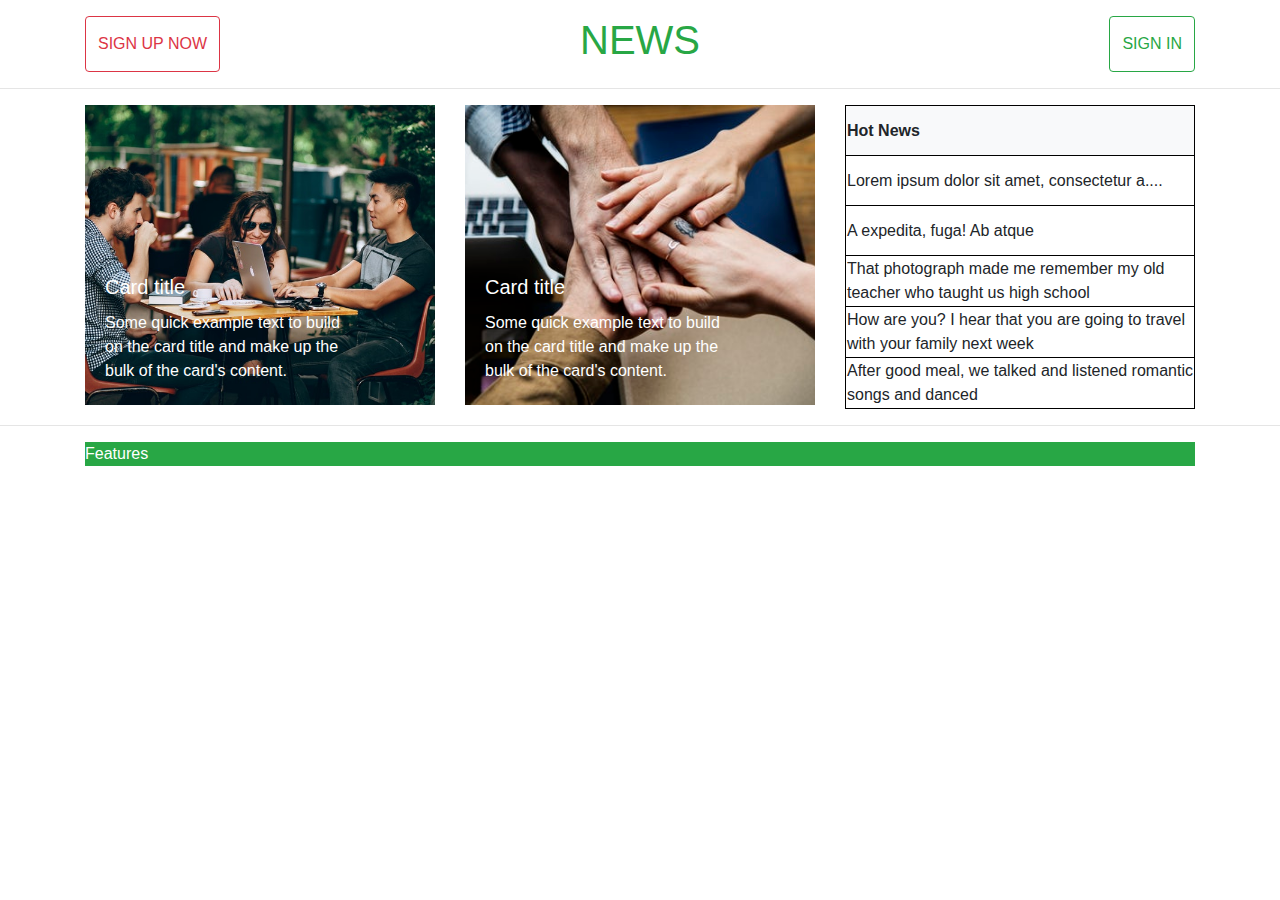
==== html/News/index.html @ 0a36935d "news" ====
<!doctype html>
<html>
  <head>
    <meta name="viewport" content="width=device-width, initial-scale=1, shrink-to-fit=no">

    <link rel="stylesheet" href="https://stackpath.bootstrapcdn.com/bootstrap/4.3.1/css/bootstrap.min.css" integrity="sha384-ggOyR0iXCbMQv3Xipma34MD+dH/1fQ784/j6cY/iJTQUOhcWr7x9JvoRxT2MZw1T" crossorigin="anonymous">
    <link rel="stylesheet" href="https://use.fontawesome.com/releases/v5.8.2/css/all.css" integrity="sha384-oS3vJWv+0UjzBfQzYUhtDYW+Pj2yciDJxpsK1OYPAYjqT085Qq/1cq5FLXAZQ7Ay" crossorigin="anonymous">
    <link rel="stylesheet" href="./style.css">
  </head>
  <body>
      <div class="container">
          <div class="row">
              <div class="col-4 d-flex justify-content-start mt-3">
                  <input type="button" class="btn btn-outline-danger" value="SIGN UP NOW">
              </div>
              <div class="col-4">
                  <h1 class="text-success d-flex justify-content-center text-uppercase mt-3">News</h1>
              </div>
              <div class="col-4 d-flex  justify-content-end mt-3">
                  <i class="fas fa-search fa-2x mt-3 mr-2"></i>
                  <input type="button" class="btn btn-outline-success" value="SIGN IN">
              </div>
          </div>
      </div>
      <hr>
      <div class="container">
          <div class="row mt-3">
              <div class="col-4">
                  <div id="hinh1">
                        <div class="text-white" style="width: 18rem;">
                            <div class="card-body" style="padding-top:170px;">
                                <h5 class="card-title">Card title</h5>
                                <p class="card-text">Some quick example text to build on the card title and make up the bulk of the card's content.</p>
                            </div>
                        </div>
                  </div>
              </div>
              <div class="col-4">
                  <div id="hinh2">
                        <div class="text-white" style="width: 18rem;">
                            <div class="card-body" style="padding-top:170px;">
                                <h5 class="card-title">Card title</h5>
                                <p class="card-text">Some quick example text to build on the card title and make up the bulk of the card's content.</p>
                            </div>
                        </div>
                  </div>
              </div>
              <div class="col-4">
                  <div>
                        <table>
                                <tr>
                                    <th class="text-capitalize bg-light">hot news</th>
                                </tr>
                                <tr>
                                    <td>Lorem ipsum dolor sit amet, consectetur a....</td>
                                </tr>
                                <tr>
                                    <td>A expedita, fuga! Ab atque</td>
                                </tr>
                                <tr>
                                    <td>That photograph made me remember my old teacher who taught us high school</td>
                                </tr>
                                <tr>
                                    <td>How are you? I hear that you are going to travel with your family next week</td>
                                </tr>
                                <tr>
                                    <td>After good meal, we talked and listened romantic songs and danced</td>
                                </tr>
                            </table>
                  </div>
 
              </div>
          </div>
      </div>
      <hr>
      <div class="container">
          <div class="row">
              <div class="col-12">
                  <p class="bg-success text-white">Features</p>
              </div>
          </div>
      </div>
      <div class="container">
          <div class="row">
              <div class="col-4"></div>
              <div class="col-4"></div>
              <div class="col-4"></div>
          </div>
      </div>


 
  </body>
</html>
---- html/News/style.css ----
#hinh1 {
    background-image: url(./1.jpg);
    background-position: center;
    background-size: cover;
    height: 300px;
    width: 100%;

}
#hinh2 {
    background-image: url(./2.jpg);
    background-position: center;
    background-size: cover;
    height: 300px;
    width: 100%;
    
}
table, th, td {
    border: 1px solid black;
    height: 50px;
}
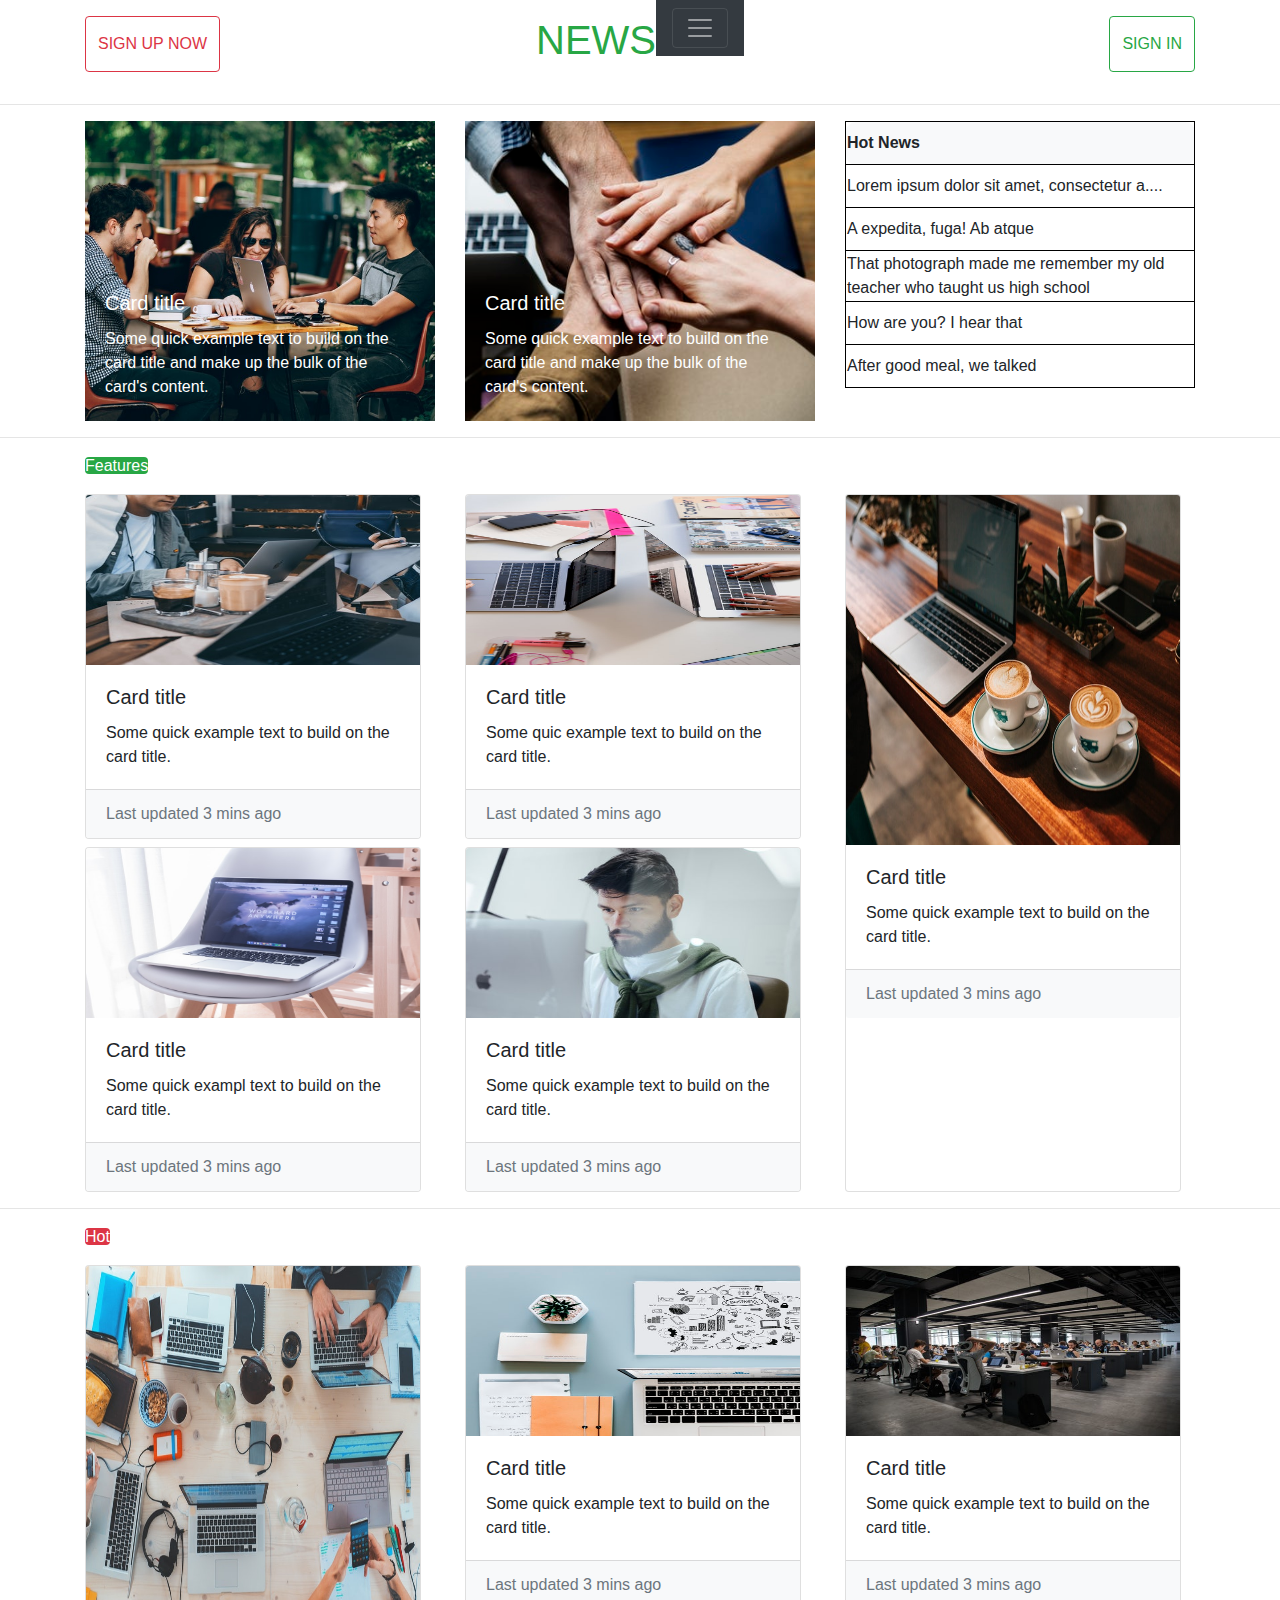
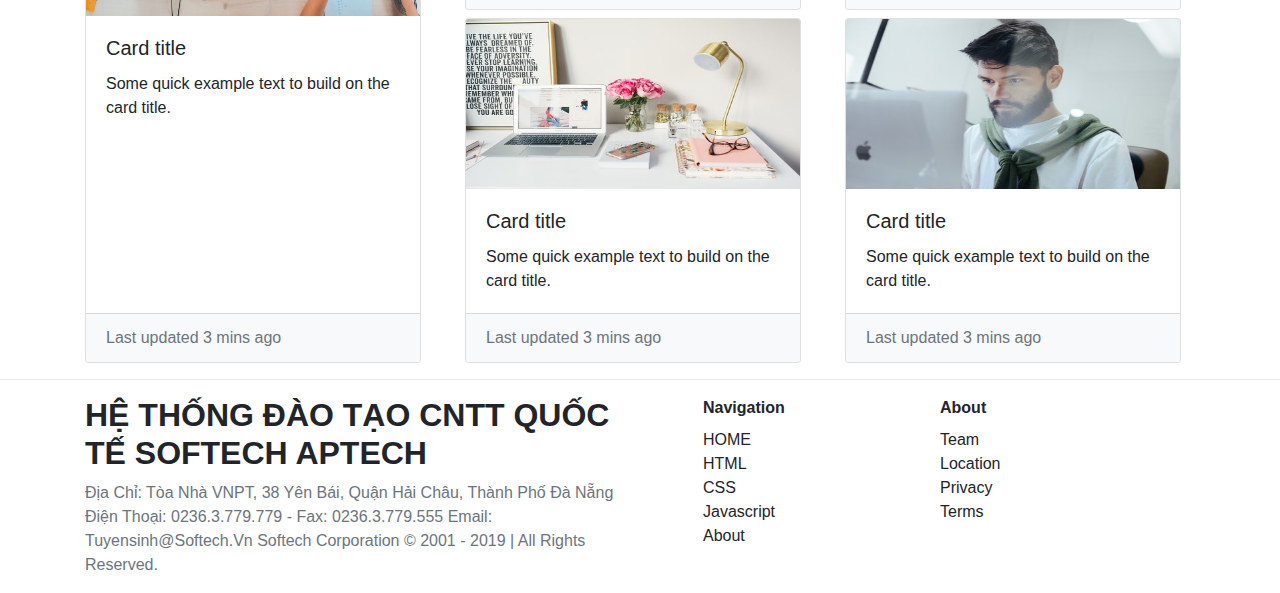
==== commit 079c7e05: "123" ====
--- a/html/News/index.html
+++ b/html/News/index.html
@@ -8,67 +8,170 @@
     <link rel="stylesheet" href="./style.css">
   </head>
   <body>
-      <div class="container">
-          <div class="row">
-              <div class="col-4 d-flex justify-content-start mt-3">
-                  <input type="button" class="btn btn-outline-danger" value="SIGN UP NOW">
-              </div>
-              <div class="col-4">
-                  <h1 class="text-success d-flex justify-content-center text-uppercase mt-3">News</h1>
-              </div>
-              <div class="col-4 d-flex  justify-content-end mt-3">
-                  <i class="fas fa-search fa-2x mt-3 mr-2"></i>
-                  <input type="button" class="btn btn-outline-success" value="SIGN IN">
+      <header class="container header">
+        <div class="row">
+            <div class="col-md-4 d-md-flex d-none  d-md-block justify-content-start mt-3">
+                <input type="button" class="btn btn-outline-danger" value="SIGN UP NOW">
+            </div>    
+            <div class="col-12 col-md-4 d-md-flex justify-content-md-center d-flex justify-content-between">
+                <h1 class="text-success text-uppercase mt-3">News</h1>
+                <div class="pos-f-t">
+                      <div class="collapse" id="navbarToggleExternalContent">
+                        <div class="bg-dark p-4">
+                          <h5 class="text-white h4">Collapsed content</h5>
+                          <span class="text-muted">Toggleable via the navbar brand.</span>
+                        </div>
+                      </div>
+                      <nav class="navbar navbar-dark bg-dark">
+                        <button class="navbar-toggler" type="button" data-toggle="collapse" data-target="#navbarToggleExternalContent" aria-controls="navbarToggleExternalContent" aria-expanded="false" aria-label="Toggle navigation">
+                          <span class="navbar-toggler-icon"></span>
+                        </button>
+                      </nav>
+                    </div>
+            </div>
+            <div class="col-md-4 d-md-flex d-none d-md-block  justify-content-end mt-3">
+                <i class="fas fa-search fa-2x mt-3 mr-2"></i>
+                <input type="button" class="btn btn-outline-success" value="SIGN IN">
+            </div>
+        </div>
+      </header>
+      <div class="container d-none d-md-block mt-3">
+          <div class="row">
+              <div class="col-12 collapse" id="navbarToggleExternalContent">
+                  <ul class="list-unstyled d-flex justify-content-between">
+                      <li>
+                          <a class="text-muted" href="">&#60;</a>
+                      </li>
+                      <li>
+                          <a href="#" class="text-muted">HOME</a>
+                      </li>
+                      <li>
+                          <a href="#" class="text-muted">HTML</a>
+                      </li>
+                      <li>
+                          <a href="#" class="text-muted">CSS</a>
+                      </li>
+                      <li>
+                          <a href="#" class="text-muted">Javascript</a>
+                      </li>
+                      <li>
+                          <a href="#" class="text-muted">PHP</a>
+                      </li>
+                      <li>
+                          <a href="#" class="text-muted">Lavarel</a>
+                      </li>
+                      <li>
+                          <a href="#" class="text-muted">&#62</a>
+                      </li>
+                  </ul>
               </div>
           </div>
       </div>
       <hr>
       <div class="container">
           <div class="row mt-3">
+              <div class="col-md-4 col-6">
+                  <div id="hinh1">
+                        <div class="text-white" style="width: 21rem;">
+                            <div class="card-body" style="padding-top:170px;">
+                                <h5 class="card-title">Card title</h5>
+                                <p class="card-text">Some quick example text to build on the card title and make up the bulk of the card's content.</p>
+                            </div>
+                        </div>
+                  </div>
+              </div>
+              <div class="col-md-4 d-none d-md-block">
+                  <div id="hinh2">
+                        <div class="text-white" style="width: 21rem;">
+                            <div class="card-body" style="padding-top:170px;">
+                                <h5 class="card-title">Card title</h5>
+                                <p class="card-text">Some quick example text to build on the card title and make up the bulk of the card's content.</p>
+                            </div>
+                        </div>
+                  </div>
+              </div>
+              <div class=" col-6 col-md-4" >
+                  <div style="width: 100%"> 
+                        <table>
+                                <tr>
+                                    <th class="text-capitalize bg-light">hot news</th>
+                                </tr>
+                                <tr>
+                                    <td>Lorem ipsum dolor sit amet, consectetur a....</td>
+                                </tr>
+                                <tr>
+                                    <td>A expedita, fuga! Ab atque</td>
+                                </tr>
+                                <tr>
+                                    <td>That photograph made me remember my old teacher who taught us high school</td>
+                                </tr>
+                                <tr>
+                                    <td>How are you? I hear that </td>
+                                </tr>
+                                <tr>
+                                    <td>After good meal, we talked </td>
+                                </tr>
+                            </table>
+                  </div>
+ 
+              </div>
+          </div>
+      </div>
+      <hr>
+      <div class="container">
+          <div class="row">
+              <div class="col-12">
+                  <span class="rounded bg-success text-white">Features</span>
+              </div>
+          </div>
+      </div>
+      <div class="container mt-3">
+          <div class="row">
+              <div class="col-md-4 col-6 d-flex flex-md-column">
+                <div class="card" style="width: 21rem;">
+                    <img src="./3.jpg" class="card-img-top" alt="..." style="height: 170px;">
+                    <div class  ="card-body">
+                      <h5 class="card-title">Card title</h5>
+                      <p class="card-text">Some quick example text to build on the card title.</p>
+                    </div>
+                    <div class="card-footer bg-light text-muted"> Last updated 3 mins ago</div>
+                  </div>
+                <div class="card mt-2 d-none d-md-block" style="width: 21rem;">
+                    <img src="./5.jpg" class="card-img-top" alt="..." style="height: 170px;">
+                    <div class  ="card-body">
+                      <h5 class="card-title">Card title</h5>
+                      <p class="card-text">Some quick exampl text to build on the card title.</p>
+                    </div>
+                    <div class="card-footer bg-light text-muted"> Last updated 3 mins ago</div>
+                  </div>
+              </div>
+              <div class="col-md-4 col-6 d-flex flex-md-column">
+                    <div class="card" style="width: 21rem;">
+                            <img src="./4.jpg" class="card-img-top" alt="..." style="height: 170px;">
+                            <div class  ="card-body">
+                              <h5 class="card-title">Card title</h5>
+                              <p class="card-text">Some quic example text to build on the card title.</p>
+                            </div>
+                            <div class="card-footer bg-light text-muted"> Last updated 3 mins ago</div>
+                    </div>  
+                    <div class="card mt-2 d-none d-md-block" style="width: 21rem;">
+                            <img src="./7.jpg" class="card-img-top" alt="..." style="height: 170px;">
+                            <div class  ="card-body">
+                              <h5 class="card-title">Card title</h5>
+                              <p class="card-text">Some quick example text to build on the card title.</p>
+                            </div>
+                            <div class="card-footer bg-light text-muted"> Last updated 3 mins ago</div>
+                    </div>
+              </div>
               <div class="col-4">
-                  <div id="hinh1">
-                        <div class="text-white" style="width: 18rem;">
-                            <div class="card-body" style="padding-top:170px;">
-                                <h5 class="card-title">Card title</h5>
-                                <p class="card-text">Some quick example text to build on the card title and make up the bulk of the card's content.</p>
-                            </div>
-                        </div>
-                  </div>
-              </div>
-              <div class="col-4">
-                  <div id="hinh2">
-                        <div class="text-white" style="width: 18rem;">
-                            <div class="card-body" style="padding-top:170px;">
-                                <h5 class="card-title">Card title</h5>
-                                <p class="card-text">Some quick example text to build on the card title and make up the bulk of the card's content.</p>
-                            </div>
-                        </div>
-                  </div>
-              </div>
-              <div class="col-4">
-                  <div>
-                        <table>
-                                <tr>
-                                    <th class="text-capitalize bg-light">hot news</th>
-                                </tr>
-                                <tr>
-                                    <td>Lorem ipsum dolor sit amet, consectetur a....</td>
-                                </tr>
-                                <tr>
-                                    <td>A expedita, fuga! Ab atque</td>
-                                </tr>
-                                <tr>
-                                    <td>That photograph made me remember my old teacher who taught us high school</td>
-                                </tr>
-                                <tr>
-                                    <td>How are you? I hear that you are going to travel with your family next week</td>
-                                </tr>
-                                <tr>
-                                    <td>After good meal, we talked and listened romantic songs and danced</td>
-                                </tr>
-                            </table>
-                  </div>
- 
+                    <div class="card d-none d-md-block" style="width: 21rem; height:100%;">
+                            <img src="./8.jpg" class="card-img-top" alt="..." style="height: 350px;">
+                            <div class ="card-body">
+                              <h5 class="card-title">Card title</h5>
+                              <p class="card-text">Some quick example text to build on the card title.</p>
+                            </div>
+                            <div class="card-footer bg-light text-muted"> Last updated 3 mins ago</div>
+                    </div>
               </div>
           </div>
       </div>
@@ -76,19 +179,96 @@
       <div class="container">
           <div class="row">
               <div class="col-12">
-                  <p class="bg-success text-white">Features</p>
-              </div>
-          </div>
-      </div>
-      <div class="container">
-          <div class="row">
-              <div class="col-4"></div>
-              <div class="col-4"></div>
-              <div class="col-4"></div>
-          </div>
-      </div>
+                  <span class="rounded bg-danger text-white">Hot</span>
+              </div>
+          </div>
+      </div>
+      <div class="container mt-3">
+            <div class="row">
+                <div class="col-md-4 d-none d-md-block">
+                      <div class="card" style="width: 21rem; height: 100%;">
+                            <img src="./9.jpg" class="card-img-top" alt="..." style="height: 350px;">
+                            <div class  ="card-body">
+                                <h5 class="card-title">Card title</h5>
+                                <p class="card-text">Some quick example text to build on the card title.</p>
+                            </div>
+                            <div class="card-footer bg-light text-muted"> Last updated 3 mins ago</div>
+                      </div>
+                </div>
+                <div class="col-md-4 col-6 d-flex flex-md-column ">
+                  <div class="card" style="width: 21rem;">
+                      <img src="./10.jpg" class="card-img-top" alt="..." style="height: 170px;">
+                      <div class  ="card-body">
+                        <h5 class="card-title">Card title</h5>
+                        <p class="card-text">Some quick example text to build on the card title.</p>
+                      </div>
+                      <div class="card-footer bg-light text-muted"> Last updated 3 mins ago</div>
+                    </div>
+                  <div class="card mt-2 d-none d-md-block" style="width: 21rem;">
+                      <img src="./11.jpg" class="card-img-top" alt="..." style="height: 170px;">
+                      <div class  ="card-body">
+                        <h5 class="card-title">Card title</h5>
+                        <p class="card-text">Some quick example text to build on the card title.</p>
+                      </div>
+                      <div class="card-footer bg-light text-muted"> Last updated 3 mins ago</div>
+                    </div>
+                </div>
+                <div class="col-md-4 col-6 d-flex flex-md-column">
+                      <div class="card" style="width: 21rem;">
+                              <img src="./12.jpg" class="card-img-top" alt="..." style="height: 170px;">
+                              <div class  ="card-body">
+                                <h5 class="card-title">Card title</h5>
+                                <p class="card-text">Some quick example text to build on the card title.</p>
+                              </div>
+                              <div class="card-footer bg-light text-muted"> Last updated 3 mins ago</div>
+                      </div>  
+                      <div class="card mt-2 d-none d-md-block" style="width: 21rem;">
+                              <img src="./7.jpg" class="card-img-top" alt="..." style="height: 170px;">
+                              <div class  ="card-body">
+                                <h5 class="card-title">Card title</h5>
+                                <p class="card-text">Some quick example text to build on the card title.</p>
+                              </div>
+                              <div class="card-footer bg-light text-muted"> Last updated 3 mins ago</div>
+                      </div>
+                </div>
 
+            </div>
+      </div>
+      <hr>
+      <footer>
+          <div class="container">
+              <div class="row">
+                  <div class="col-md-6 col-10">
+                      <h2 class="text-uppercase"><strong>hệ thống đào tạo cntt quốc tế softech aptech</strong></h2>
+                      <p class="text-muted text-capitalize">
+                            Địa chỉ: Tòa nhà VNPT, 38 Yên Bái, Quận Hải Châu, Thành Phố Đà Nẵng
+                            Điện thoại: 0236.3.779.779 - Fax: 0236.3.779.555
+                            Email: tuyensinh@softech.vn
+                            Softech Corporation © 2001 - 2019 | All rights reserved.
+                      </p>
 
- 
+                  </div>    
+                  <div class="col-md-3 d-none d-md-block">
+                      <ul class="list-unstyled ml-5">
+                          <li class="mb-2"><strong>Navigation</strong></li>
+                          <li>HOME</li>
+                          <li>HTML</li>
+                          <li>CSS</li>
+                          <li>Javascript</li>
+                          <li>About</li>
+                      </ul>
+                  </div>
+                  <div class="col-md-3 col-2">
+                      <ul class="list-unstyled">
+                          <li class="mb-2"><strong>About</strong></li>
+                          <li>Team</li>
+                          <li>Location</li>
+                          <li>Privacy</li>
+                          <li>Terms</li>
+                      </ul>
+                  </div>
+              </div>
+          </div>
+      </footer>
   </body>
 </html>
--- a/html/News/style.css
+++ b/html/News/style.css
@@ -16,5 +16,8 @@
 }
 table, th, td {
     border: 1px solid black;
-    height: 50px;
-}+    height: 43px;
+    -moz-border-radius:10px;
+    -webkit-border-radius:10px;
+    border-radius:10px
+}
